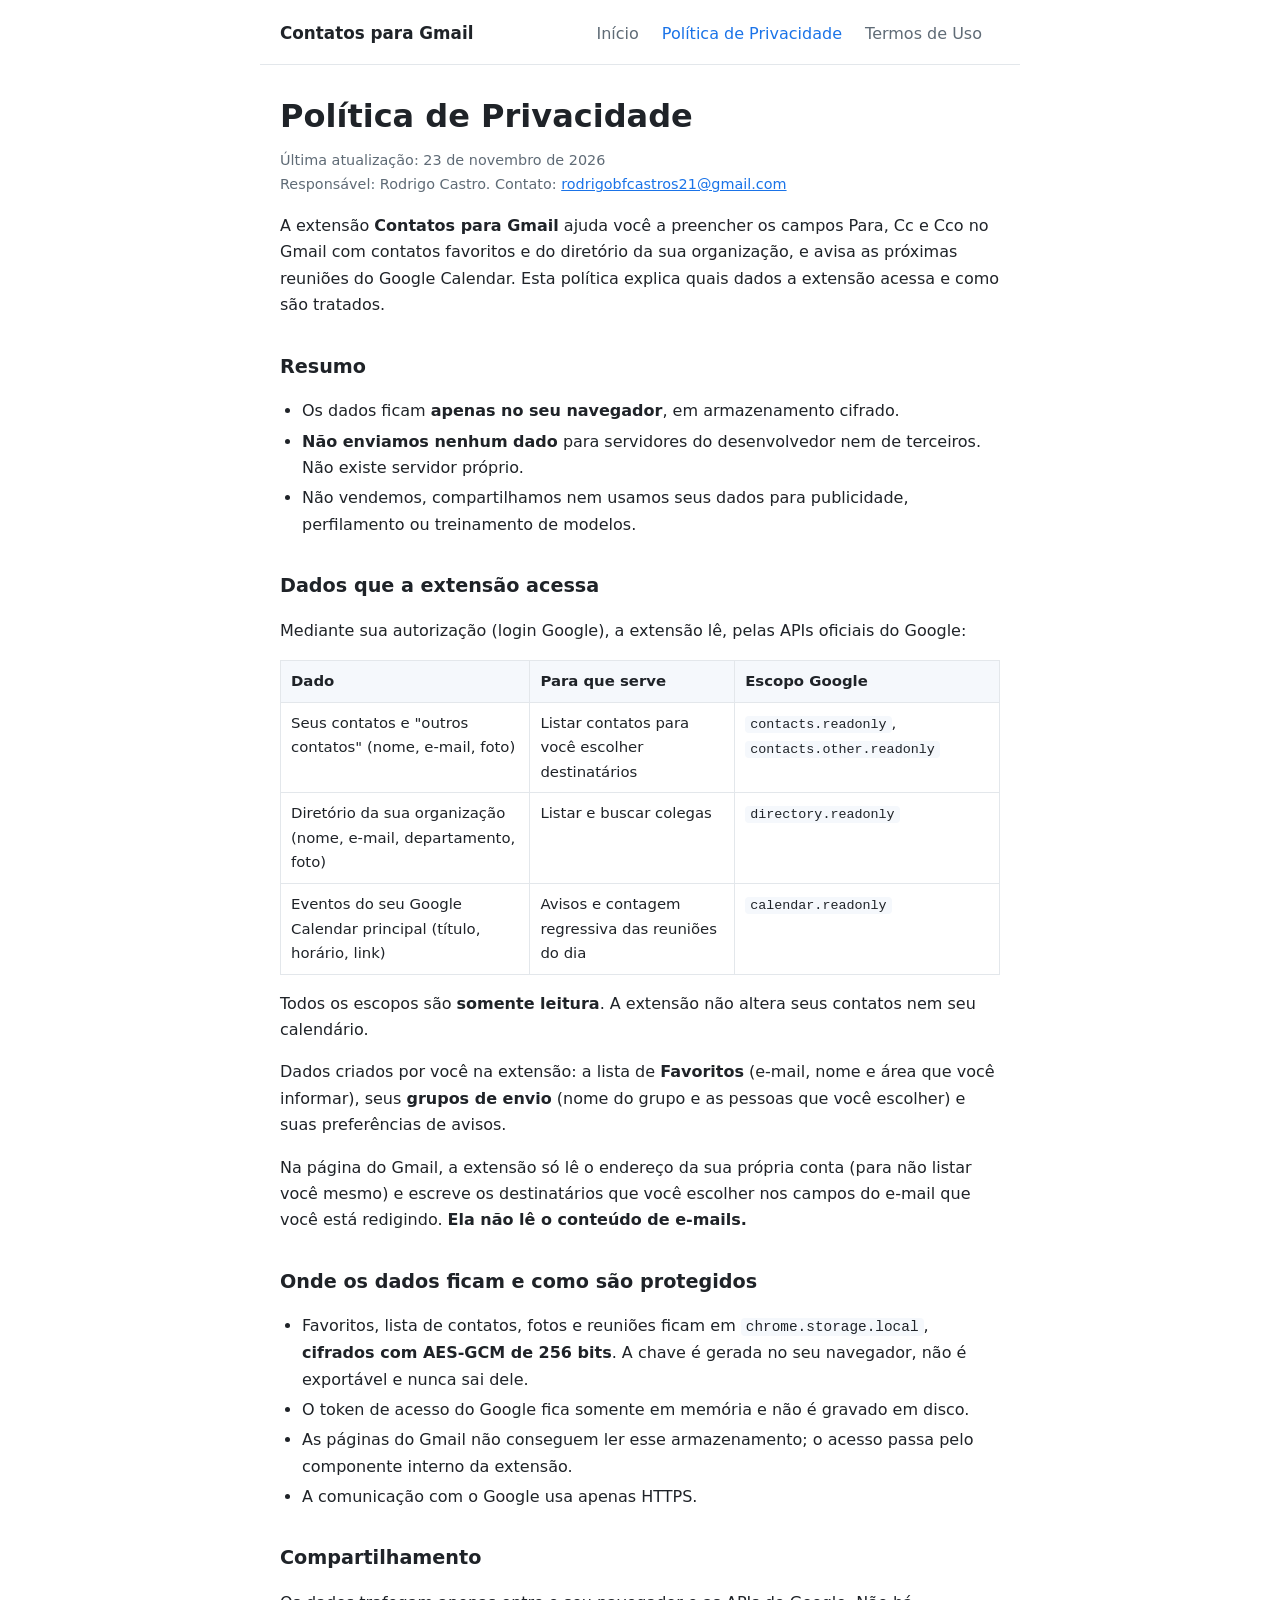
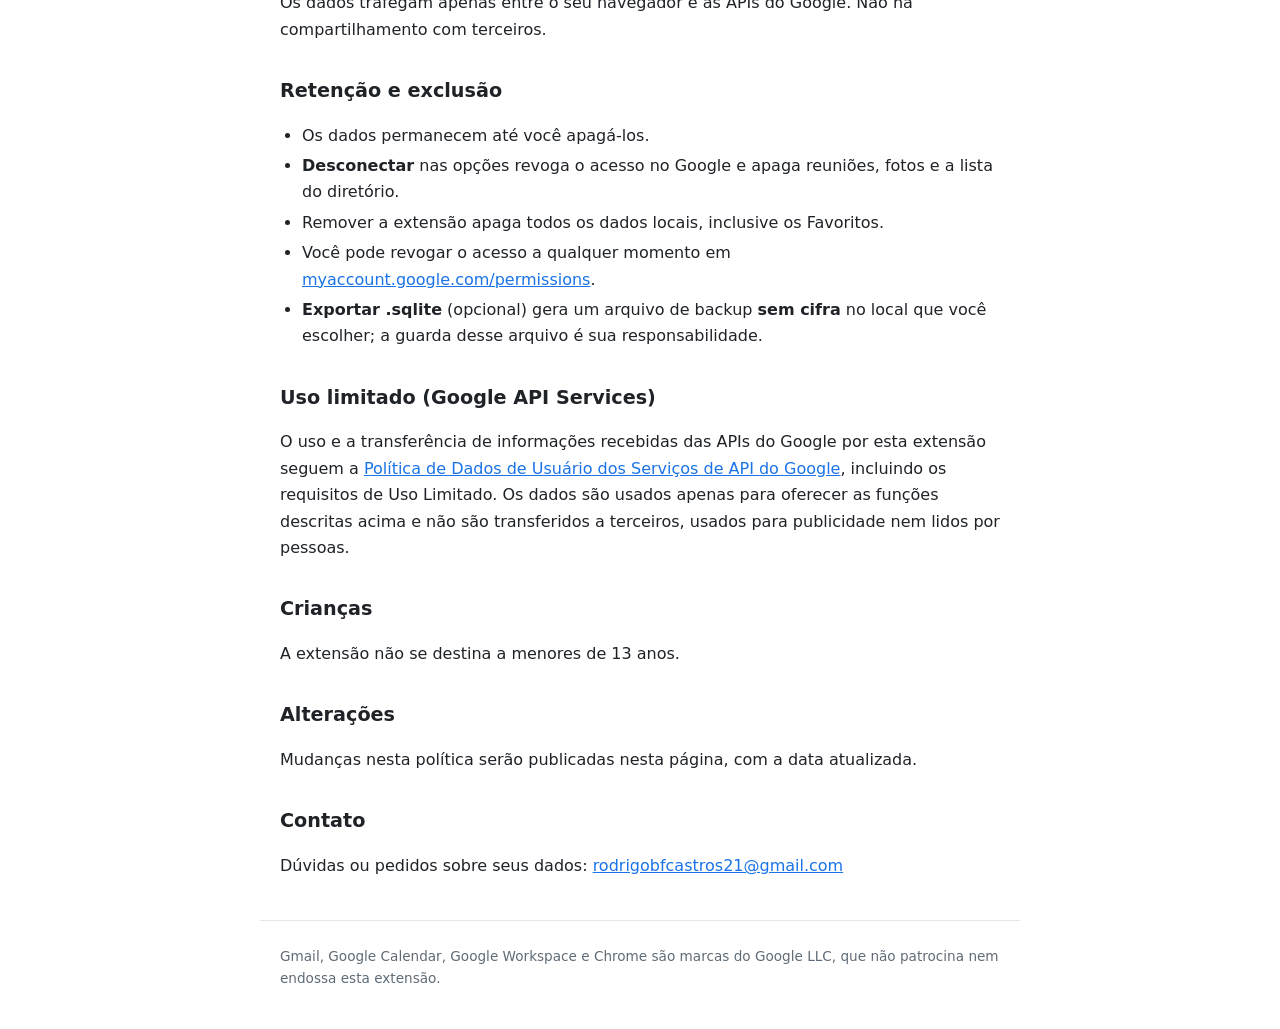
==== privacidade.html @ 97606bad "Add files via upload" ====
<!doctype html>
<html lang="pt-BR">
<head>
<meta charset="utf-8">
<meta name="viewport" content="width=device-width,initial-scale=1">
<title>Política de Privacidade - Contatos para Gmail</title>
<link rel="icon" href="icon128.png">
<link rel="stylesheet" href="style.css">
</head>
<body>
<header>
  <strong>Contatos para Gmail</strong>
  <nav>
    <a href="index.html">Início</a>
    <a href="privacidade.html" aria-current="page">Política de Privacidade</a>
    <a href="termos.html">Termos de Uso</a>
  </nav>
</header>
<main>
  <h1>Política de Privacidade</h1>
  <p class="meta">Última atualização: 23 de novembro de 2026<br>
  Responsável: Rodrigo Castro. Contato: <a href="mailto:rodrigobfcastros21@gmail.com">rodrigobfcastros21@gmail.com</a></p>

  <p>A extensão <strong>Contatos para Gmail</strong> ajuda você a preencher os campos Para, Cc e Cco no Gmail com contatos favoritos e do diretório da sua organização, e avisa as próximas reuniões do Google Calendar. Esta política explica quais dados a extensão acessa e como são tratados.</p>

  <h2>Resumo</h2>
  <ul>
    <li>Os dados ficam <strong>apenas no seu navegador</strong>, em armazenamento cifrado.</li>
    <li><strong>Não enviamos nenhum dado</strong> para servidores do desenvolvedor nem de terceiros. Não existe servidor próprio.</li>
    <li>Não vendemos, compartilhamos nem usamos seus dados para publicidade, perfilamento ou treinamento de modelos.</li>
  </ul>

  <h2>Dados que a extensão acessa</h2>
  <p>Mediante sua autorização (login Google), a extensão lê, pelas APIs oficiais do Google:</p>
  <table>
    <thead><tr><th>Dado</th><th>Para que serve</th><th>Escopo Google</th></tr></thead>
    <tbody>
      <tr><td>Seus contatos e "outros contatos" (nome, e-mail, foto)</td><td>Listar contatos para você escolher destinatários</td><td><code>contacts.readonly</code>, <code>contacts.other.readonly</code></td></tr>
      <tr><td>Diretório da sua organização (nome, e-mail, departamento, foto)</td><td>Listar e buscar colegas</td><td><code>directory.readonly</code></td></tr>
      <tr><td>Eventos do seu Google Calendar principal (título, horário, link)</td><td>Avisos e contagem regressiva das reuniões do dia</td><td><code>calendar.readonly</code></td></tr>
    </tbody>
  </table>
  <p>Todos os escopos são <strong>somente leitura</strong>. A extensão não altera seus contatos nem seu calendário.</p>
  <p>Dados criados por você na extensão: a lista de <strong>Favoritos</strong> (e-mail, nome e área que você informar), seus <strong>grupos de envio</strong> (nome do grupo e as pessoas que você escolher) e suas preferências de avisos.</p>
  <p>Na página do Gmail, a extensão só lê o endereço da sua própria conta (para não listar você mesmo) e escreve os destinatários que você escolher nos campos do e-mail que você está redigindo. <strong>Ela não lê o conteúdo de e-mails.</strong></p>

  <h2>Onde os dados ficam e como são protegidos</h2>
  <ul>
    <li>Favoritos, lista de contatos, fotos e reuniões ficam em <code>chrome.storage.local</code>, <strong>cifrados com AES-GCM de 256 bits</strong>. A chave é gerada no seu navegador, não é exportável e nunca sai dele.</li>
    <li>O token de acesso do Google fica somente em memória e não é gravado em disco.</li>
    <li>As páginas do Gmail não conseguem ler esse armazenamento; o acesso passa pelo componente interno da extensão.</li>
    <li>A comunicação com o Google usa apenas HTTPS.</li>
  </ul>

  <h2>Compartilhamento</h2>
  <p>Os dados trafegam apenas entre o seu navegador e as APIs do Google. Não há compartilhamento com terceiros.</p>

  <h2>Retenção e exclusão</h2>
  <ul>
    <li>Os dados permanecem até você apagá-los.</li>
    <li><strong>Desconectar</strong> nas opções revoga o acesso no Google e apaga reuniões, fotos e a lista do diretório.</li>
    <li>Remover a extensão apaga todos os dados locais, inclusive os Favoritos.</li>
    <li>Você pode revogar o acesso a qualquer momento em <a href="https://myaccount.google.com/permissions">myaccount.google.com/permissions</a>.</li>
    <li><strong>Exportar .sqlite</strong> (opcional) gera um arquivo de backup <strong>sem cifra</strong> no local que você escolher; a guarda desse arquivo é sua responsabilidade.</li>
  </ul>

  <h2>Uso limitado (Google API Services)</h2>
  <p>O uso e a transferência de informações recebidas das APIs do Google por esta extensão seguem a <a href="https://developers.google.com/terms/api-services-user-data-policy">Política de Dados de Usuário dos Serviços de API do Google</a>, incluindo os requisitos de Uso Limitado. Os dados são usados apenas para oferecer as funções descritas acima e não são transferidos a terceiros, usados para publicidade nem lidos por pessoas.</p>

  <h2>Crianças</h2>
  <p>A extensão não se destina a menores de 13 anos.</p>

  <h2>Alterações</h2>
  <p>Mudanças nesta política serão publicadas nesta página, com a data atualizada.</p>

  <h2>Contato</h2>
  <p>Dúvidas ou pedidos sobre seus dados: <a href="mailto:rodrigobfcastros21@gmail.com">rodrigobfcastros21@gmail.com</a></p>
</main>
<footer>
  Gmail, Google Calendar, Google Workspace e Chrome são marcas do Google LLC, que não patrocina nem endossa esta extensão.
</footer>
</body>
</html>
---- style.css ----
:root{--bg:#fff;--fg:#1f2328;--muted:#5f6b76;--line:#e3e7eb;--brand:#1a73e8;--soft:#f5f8fc}
@media (prefers-color-scheme:dark){:root{--bg:#111418;--fg:#e8eaed;--muted:#9aa4af;--line:#2a2f36;--brand:#8ab4f8;--soft:#181c22}}
*{box-sizing:border-box}
body{margin:0;background:var(--bg);color:var(--fg);font:16px/1.65 system-ui,-apple-system,"Segoe UI",Roboto,sans-serif}
a{color:var(--brand)}
header,main,footer{max-width:760px;margin:0 auto;padding:0 20px}
header{display:flex;flex-wrap:wrap;gap:12px 24px;align-items:center;justify-content:space-between;padding-top:20px;padding-bottom:16px;border-bottom:1px solid var(--line)}
header strong{font-size:1.05rem}
nav a{margin-right:18px;text-decoration:none;color:var(--muted)}
nav a:hover,nav a[aria-current]{color:var(--brand)}
h1{font-size:2rem;line-height:1.2;margin:32px 0 8px}
h2{font-size:1.2rem;margin:32px 0 8px}
.lead{font-size:1.15rem;color:var(--muted);margin-top:0}
.meta{color:var(--muted);font-size:.9rem}
ul{padding-left:22px}
li{margin:4px 0}
table{border-collapse:collapse;width:100%;font-size:.93rem;margin:12px 0}
th,td{border:1px solid var(--line);padding:8px 10px;text-align:left;vertical-align:top}
th{background:var(--soft)}
code{background:var(--soft);padding:1px 5px;border-radius:4px;font-size:.9em}
.box{background:var(--soft);border:1px solid var(--line);border-radius:10px;padding:4px 18px;margin:20px 0}
footer{color:var(--muted);font-size:.85rem;padding-top:24px;padding-bottom:40px;margin-top:40px;border-top:1px solid var(--line)}
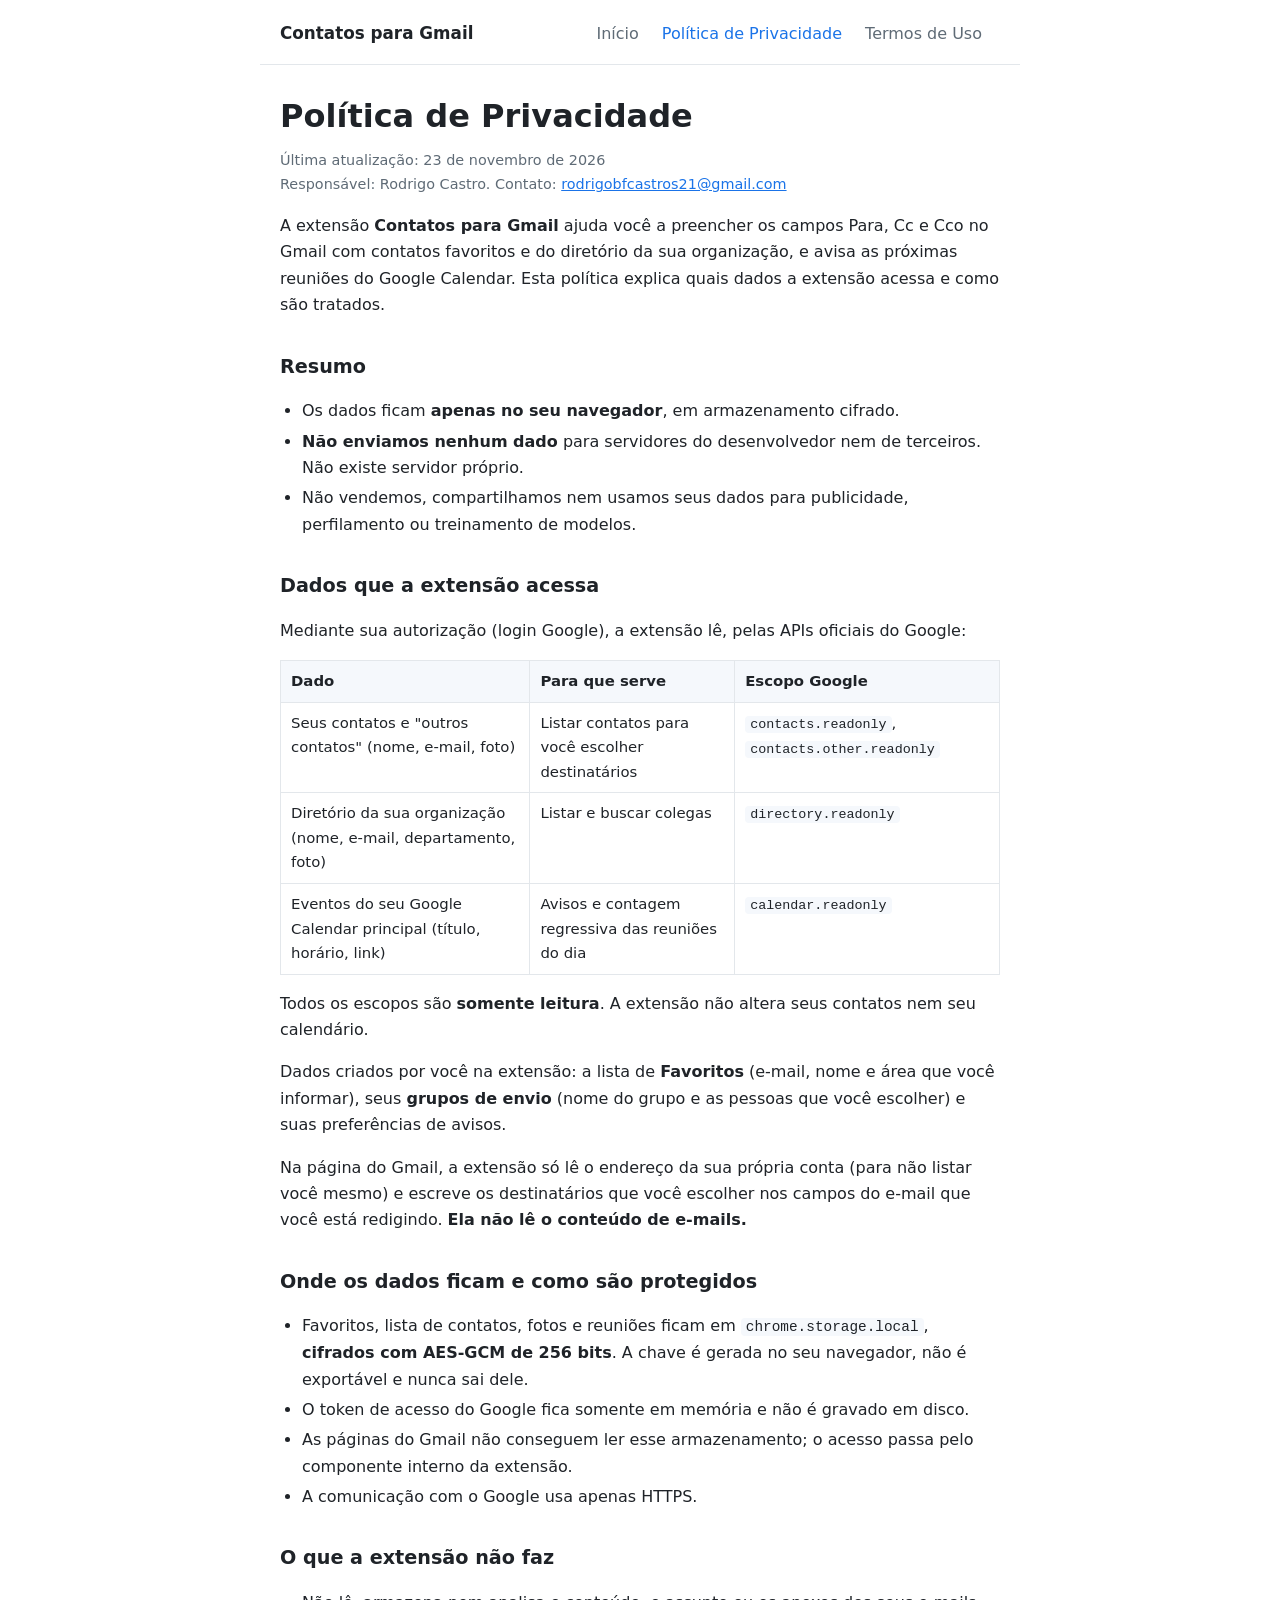
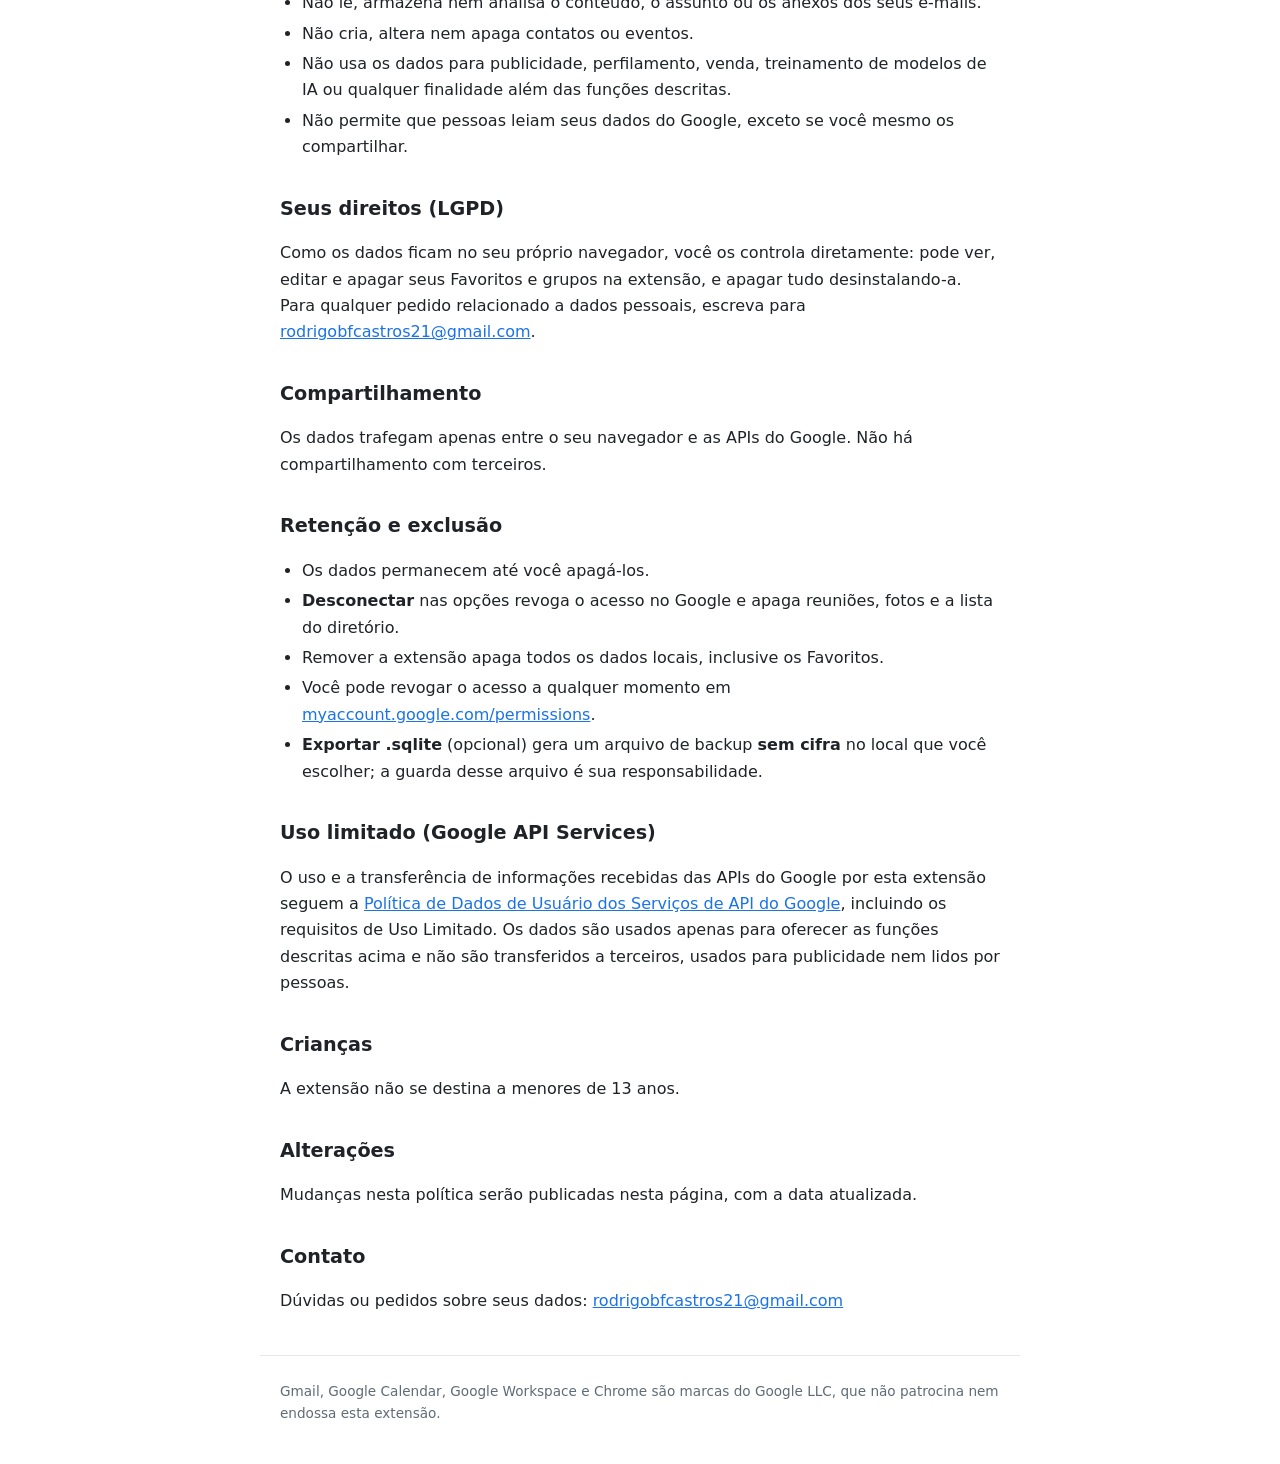
==== commit 9ceff7b1: "Add files via upload" ====
--- a/privacidade.html
+++ b/privacidade.html
@@ -52,6 +52,17 @@
     <li>A comunicação com o Google usa apenas HTTPS.</li>
   </ul>
 
+  <h2>O que a extensão não faz</h2>
+  <ul>
+    <li>Não lê, armazena nem analisa o conteúdo, o assunto ou os anexos dos seus e-mails.</li>
+    <li>Não cria, altera nem apaga contatos ou eventos.</li>
+    <li>Não usa os dados para publicidade, perfilamento, venda, treinamento de modelos de IA ou qualquer finalidade além das funções descritas.</li>
+    <li>Não permite que pessoas leiam seus dados do Google, exceto se você mesmo os compartilhar.</li>
+  </ul>
+
+  <h2>Seus direitos (LGPD)</h2>
+  <p>Como os dados ficam no seu próprio navegador, você os controla diretamente: pode ver, editar e apagar seus Favoritos e grupos na extensão, e apagar tudo desinstalando-a. Para qualquer pedido relacionado a dados pessoais, escreva para <a href="mailto:rodrigobfcastros21@gmail.com">rodrigobfcastros21@gmail.com</a>.</p>
+
   <h2>Compartilhamento</h2>
   <p>Os dados trafegam apenas entre o seu navegador e as APIs do Google. Não há compartilhamento com terceiros.</p>
 
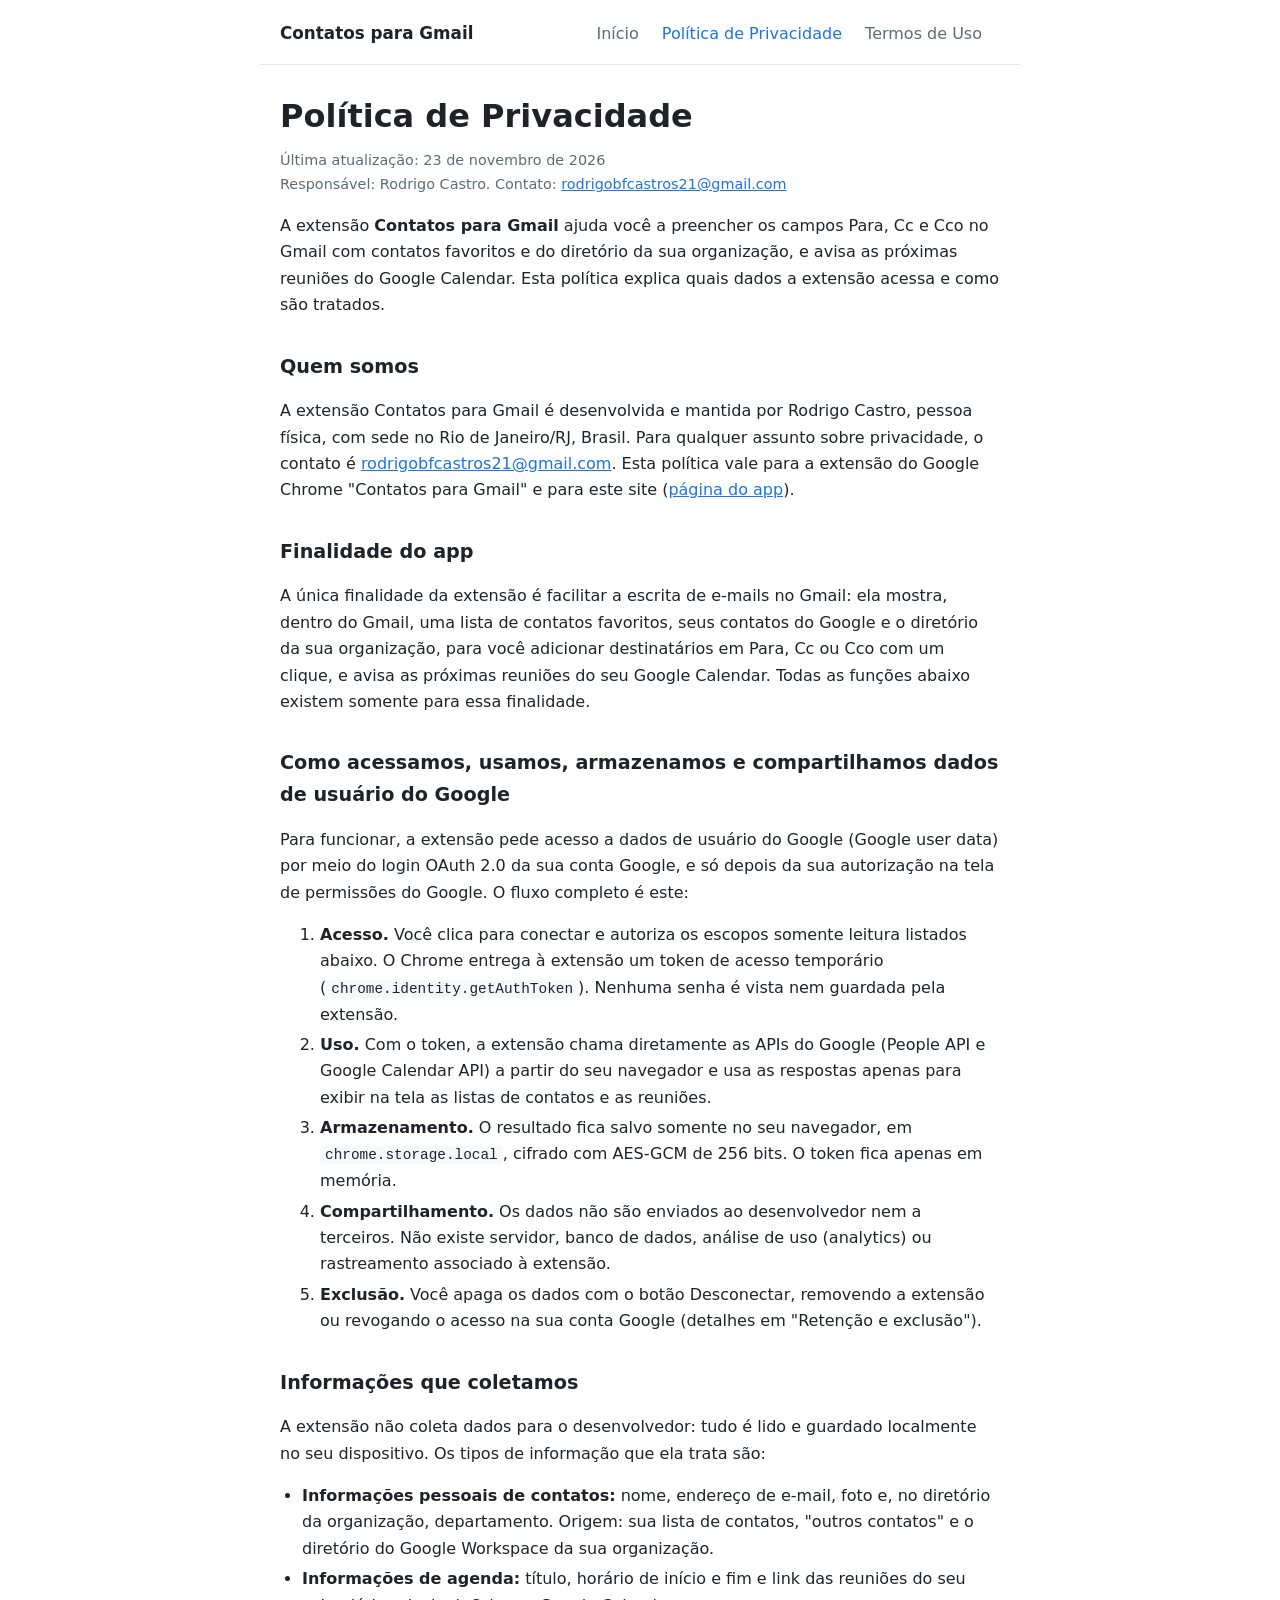
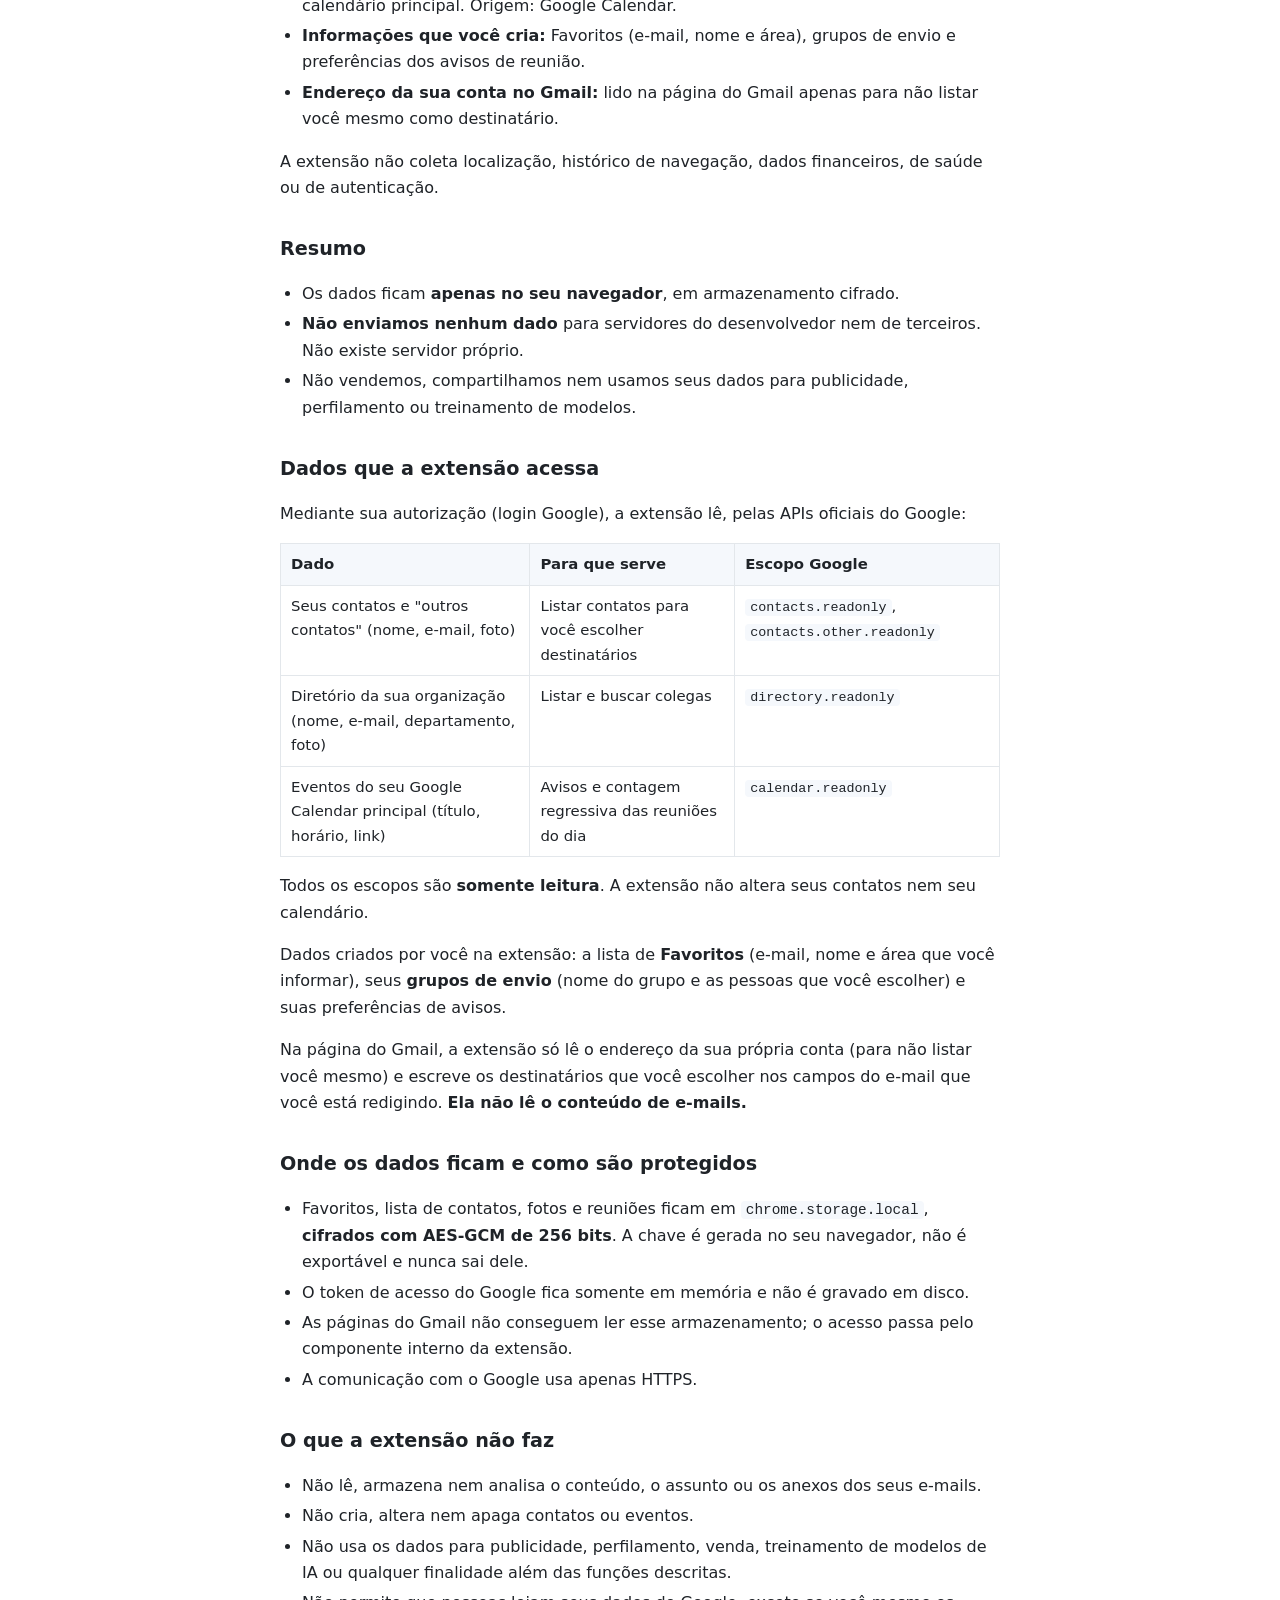
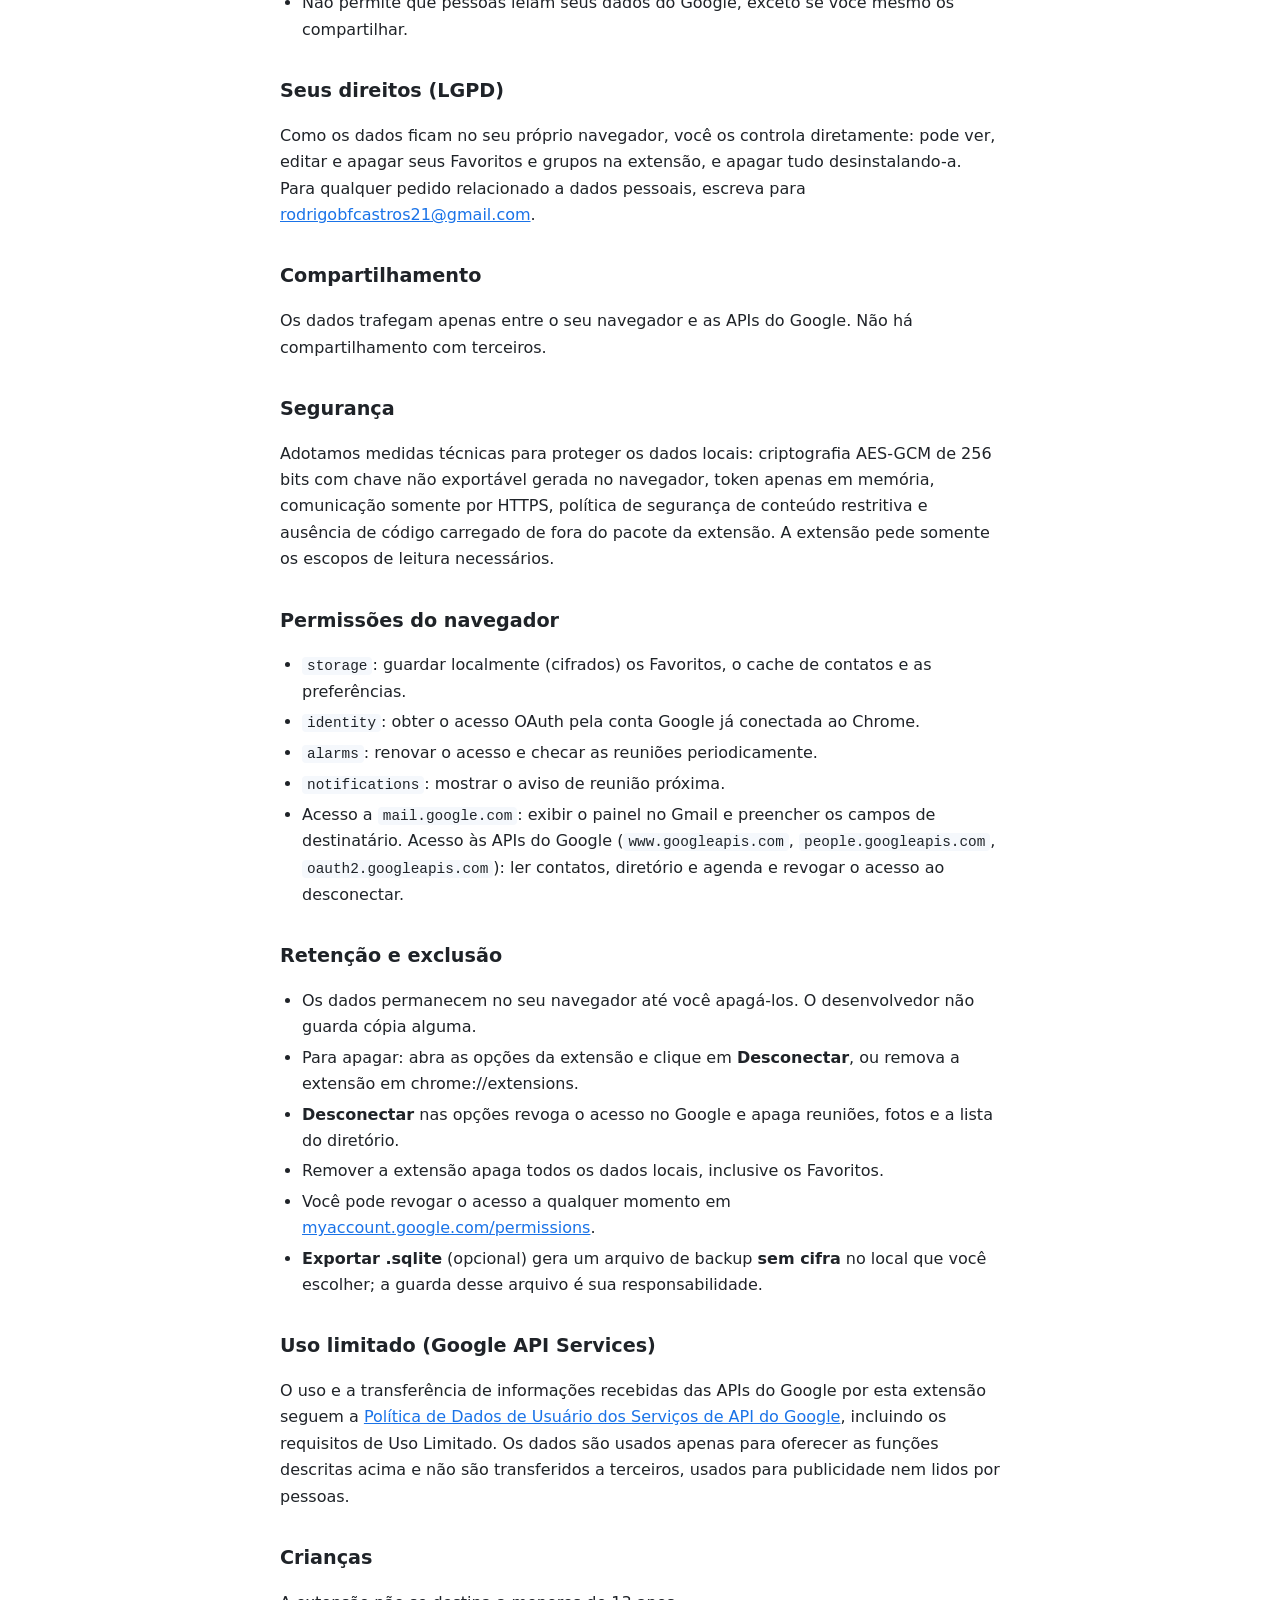
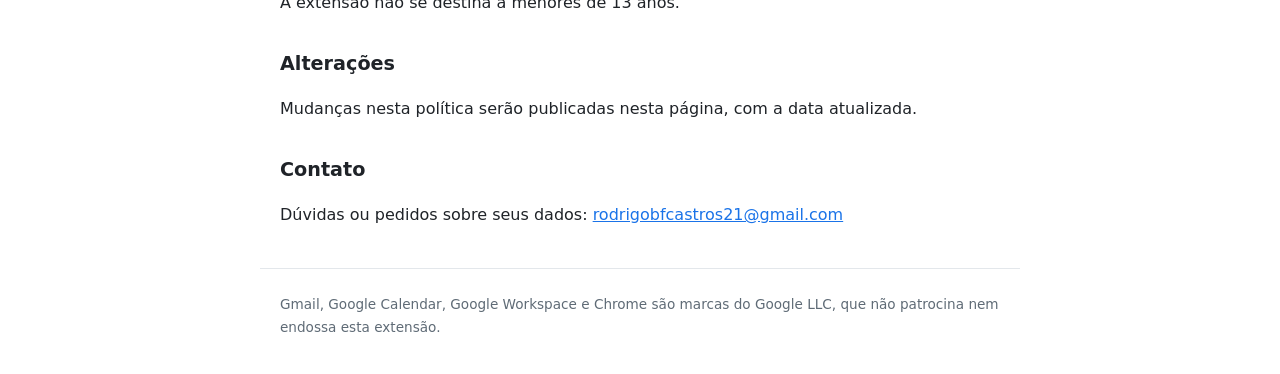
==== commit 1c257f6d: "Add files via upload" ====
--- a/privacidade.html
+++ b/privacidade.html
@@ -22,6 +22,32 @@
   Responsável: Rodrigo Castro. Contato: <a href="mailto:rodrigobfcastros21@gmail.com">rodrigobfcastros21@gmail.com</a></p>
 
   <p>A extensão <strong>Contatos para Gmail</strong> ajuda você a preencher os campos Para, Cc e Cco no Gmail com contatos favoritos e do diretório da sua organização, e avisa as próximas reuniões do Google Calendar. Esta política explica quais dados a extensão acessa e como são tratados.</p>
+
+  <h2>Quem somos</h2>
+  <p>A extensão Contatos para Gmail é desenvolvida e mantida por Rodrigo Castro, pessoa física, com sede no Rio de Janeiro/RJ, Brasil. Para qualquer assunto sobre privacidade, o contato é <a href="mailto:rodrigobfcastros21@gmail.com">rodrigobfcastros21@gmail.com</a>. Esta política vale para a extensão do Google Chrome "Contatos para Gmail" e para este site (<a href="index.html">página do app</a>).</p>
+
+  <h2>Finalidade do app</h2>
+  <p>A única finalidade da extensão é facilitar a escrita de e-mails no Gmail: ela mostra, dentro do Gmail, uma lista de contatos favoritos, seus contatos do Google e o diretório da sua organização, para você adicionar destinatários em Para, Cc ou Cco com um clique, e avisa as próximas reuniões do seu Google Calendar. Todas as funções abaixo existem somente para essa finalidade.</p>
+
+  <h2>Como acessamos, usamos, armazenamos e compartilhamos dados de usuário do Google</h2>
+  <p>Para funcionar, a extensão pede acesso a dados de usuário do Google (Google user data) por meio do login OAuth 2.0 da sua conta Google, e só depois da sua autorização na tela de permissões do Google. O fluxo completo é este:</p>
+  <ol>
+    <li><strong>Acesso.</strong> Você clica para conectar e autoriza os escopos somente leitura listados abaixo. O Chrome entrega à extensão um token de acesso temporário (<code>chrome.identity.getAuthToken</code>). Nenhuma senha é vista nem guardada pela extensão.</li>
+    <li><strong>Uso.</strong> Com o token, a extensão chama diretamente as APIs do Google (People API e Google Calendar API) a partir do seu navegador e usa as respostas apenas para exibir na tela as listas de contatos e as reuniões.</li>
+    <li><strong>Armazenamento.</strong> O resultado fica salvo somente no seu navegador, em <code>chrome.storage.local</code>, cifrado com AES-GCM de 256 bits. O token fica apenas em memória.</li>
+    <li><strong>Compartilhamento.</strong> Os dados não são enviados ao desenvolvedor nem a terceiros. Não existe servidor, banco de dados, análise de uso (analytics) ou rastreamento associado à extensão.</li>
+    <li><strong>Exclusão.</strong> Você apaga os dados com o botão Desconectar, removendo a extensão ou revogando o acesso na sua conta Google (detalhes em "Retenção e exclusão").</li>
+  </ol>
+
+  <h2>Informações que coletamos</h2>
+  <p>A extensão não coleta dados para o desenvolvedor: tudo é lido e guardado localmente no seu dispositivo. Os tipos de informação que ela trata são:</p>
+  <ul>
+    <li><strong>Informações pessoais de contatos:</strong> nome, endereço de e-mail, foto e, no diretório da organização, departamento. Origem: sua lista de contatos, "outros contatos" e o diretório do Google Workspace da sua organização.</li>
+    <li><strong>Informações de agenda:</strong> título, horário de início e fim e link das reuniões do seu calendário principal. Origem: Google Calendar.</li>
+    <li><strong>Informações que você cria:</strong> Favoritos (e-mail, nome e área), grupos de envio e preferências dos avisos de reunião.</li>
+    <li><strong>Endereço da sua conta no Gmail:</strong> lido na página do Gmail apenas para não listar você mesmo como destinatário.</li>
+  </ul>
+  <p>A extensão não coleta localização, histórico de navegação, dados financeiros, de saúde ou de autenticação.</p>
 
   <h2>Resumo</h2>
   <ul>
@@ -66,9 +92,22 @@
   <h2>Compartilhamento</h2>
   <p>Os dados trafegam apenas entre o seu navegador e as APIs do Google. Não há compartilhamento com terceiros.</p>
 
+  <h2>Segurança</h2>
+  <p>Adotamos medidas técnicas para proteger os dados locais: criptografia AES-GCM de 256 bits com chave não exportável gerada no navegador, token apenas em memória, comunicação somente por HTTPS, política de segurança de conteúdo restritiva e ausência de código carregado de fora do pacote da extensão. A extensão pede somente os escopos de leitura necessários.</p>
+
+  <h2>Permissões do navegador</h2>
+  <ul>
+    <li><code>storage</code>: guardar localmente (cifrados) os Favoritos, o cache de contatos e as preferências.</li>
+    <li><code>identity</code>: obter o acesso OAuth pela conta Google já conectada ao Chrome.</li>
+    <li><code>alarms</code>: renovar o acesso e checar as reuniões periodicamente.</li>
+    <li><code>notifications</code>: mostrar o aviso de reunião próxima.</li>
+    <li>Acesso a <code>mail.google.com</code>: exibir o painel no Gmail e preencher os campos de destinatário. Acesso às APIs do Google (<code>www.googleapis.com</code>, <code>people.googleapis.com</code>, <code>oauth2.googleapis.com</code>): ler contatos, diretório e agenda e revogar o acesso ao desconectar.</li>
+  </ul>
+
   <h2>Retenção e exclusão</h2>
   <ul>
-    <li>Os dados permanecem até você apagá-los.</li>
+    <li>Os dados permanecem no seu navegador até você apagá-los. O desenvolvedor não guarda cópia alguma.</li>
+    <li>Para apagar: abra as opções da extensão e clique em <strong>Desconectar</strong>, ou remova a extensão em chrome://extensions.</li>
     <li><strong>Desconectar</strong> nas opções revoga o acesso no Google e apaga reuniões, fotos e a lista do diretório.</li>
     <li>Remover a extensão apaga todos os dados locais, inclusive os Favoritos.</li>
     <li>Você pode revogar o acesso a qualquer momento em <a href="https://myaccount.google.com/permissions">myaccount.google.com/permissions</a>.</li>
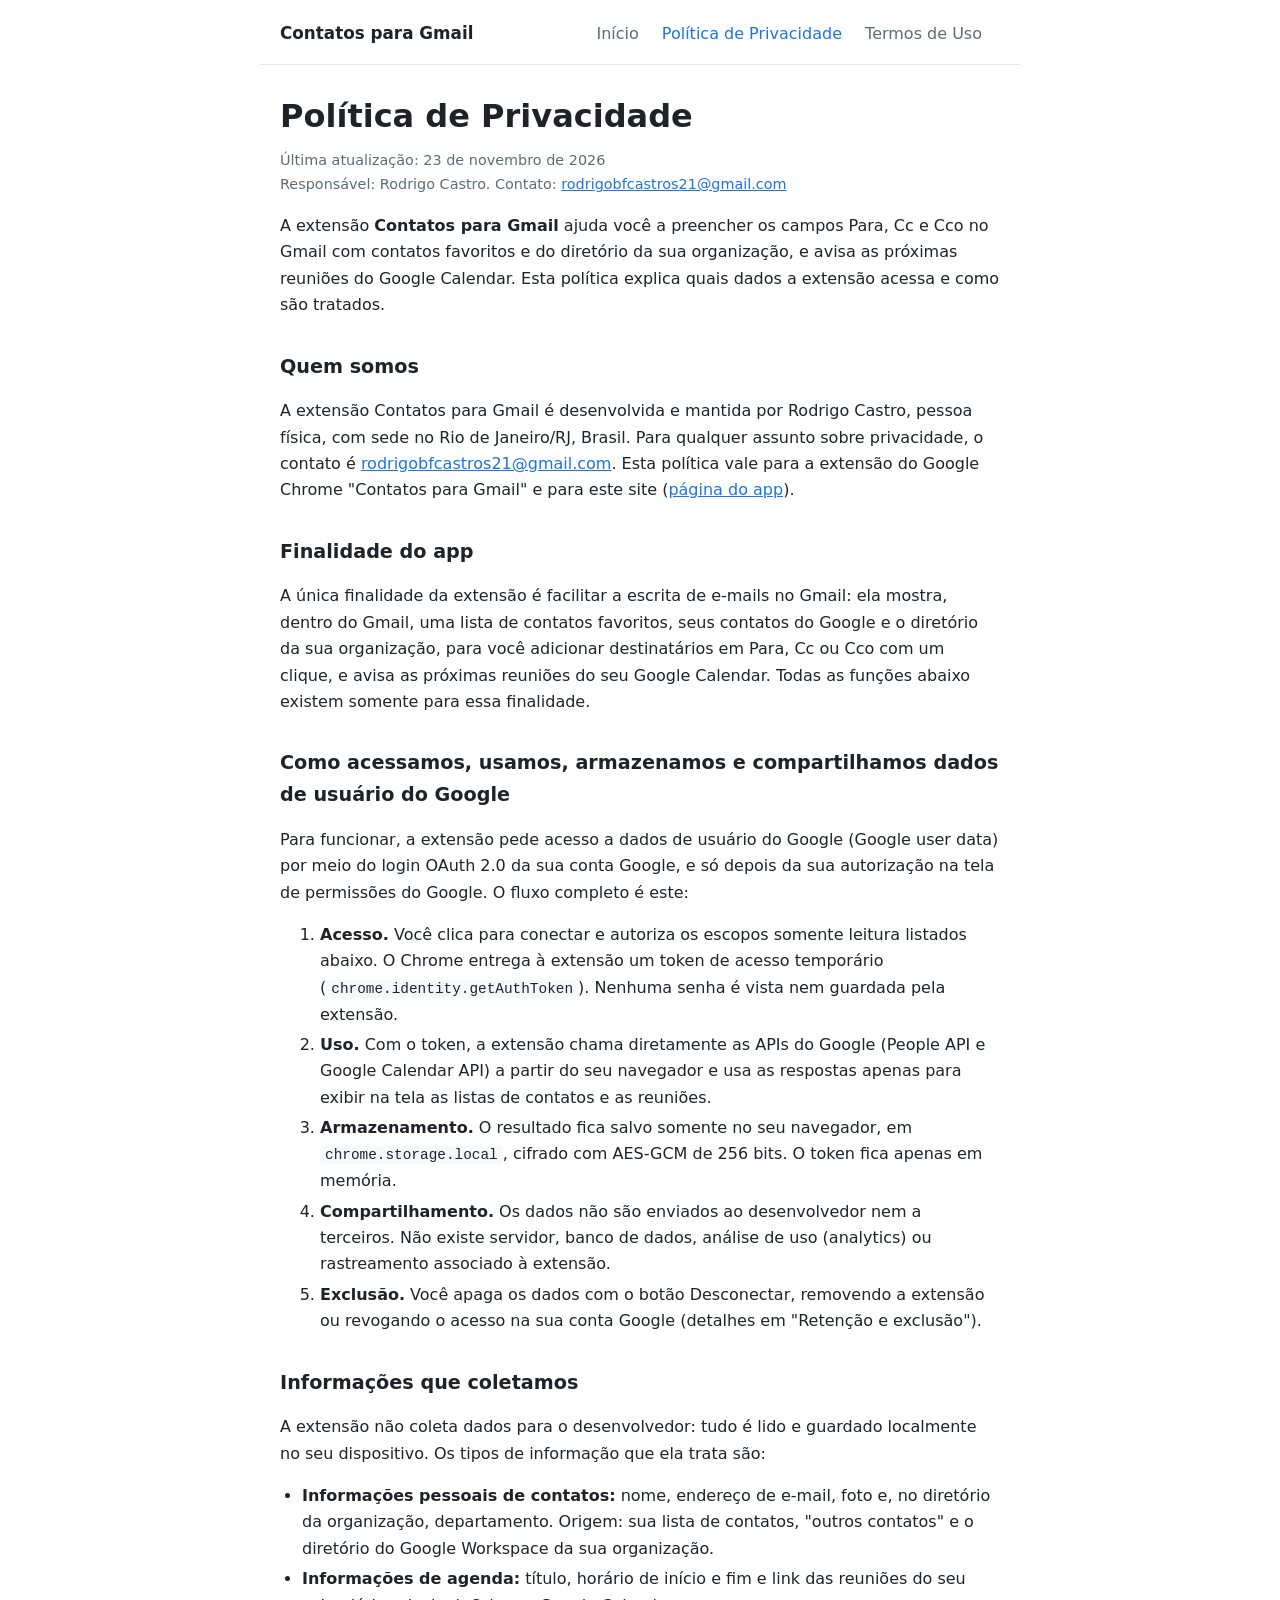
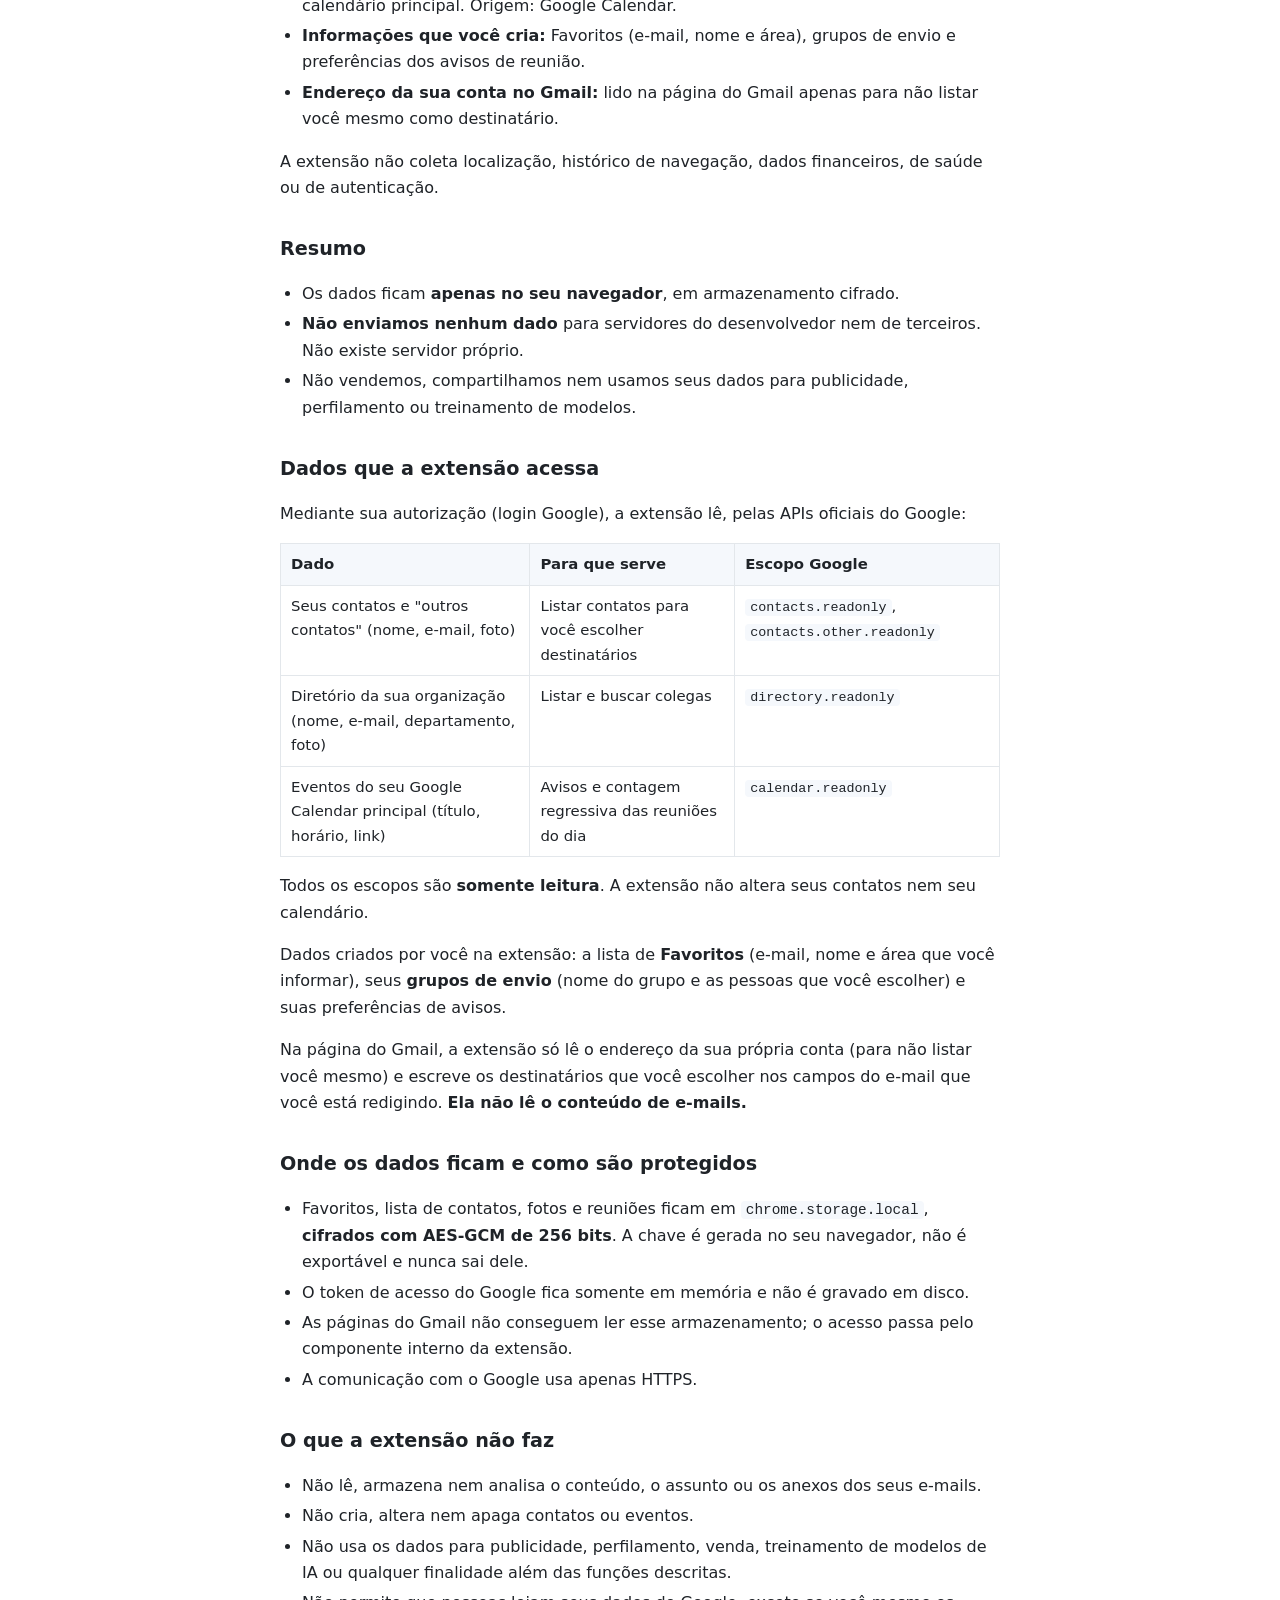
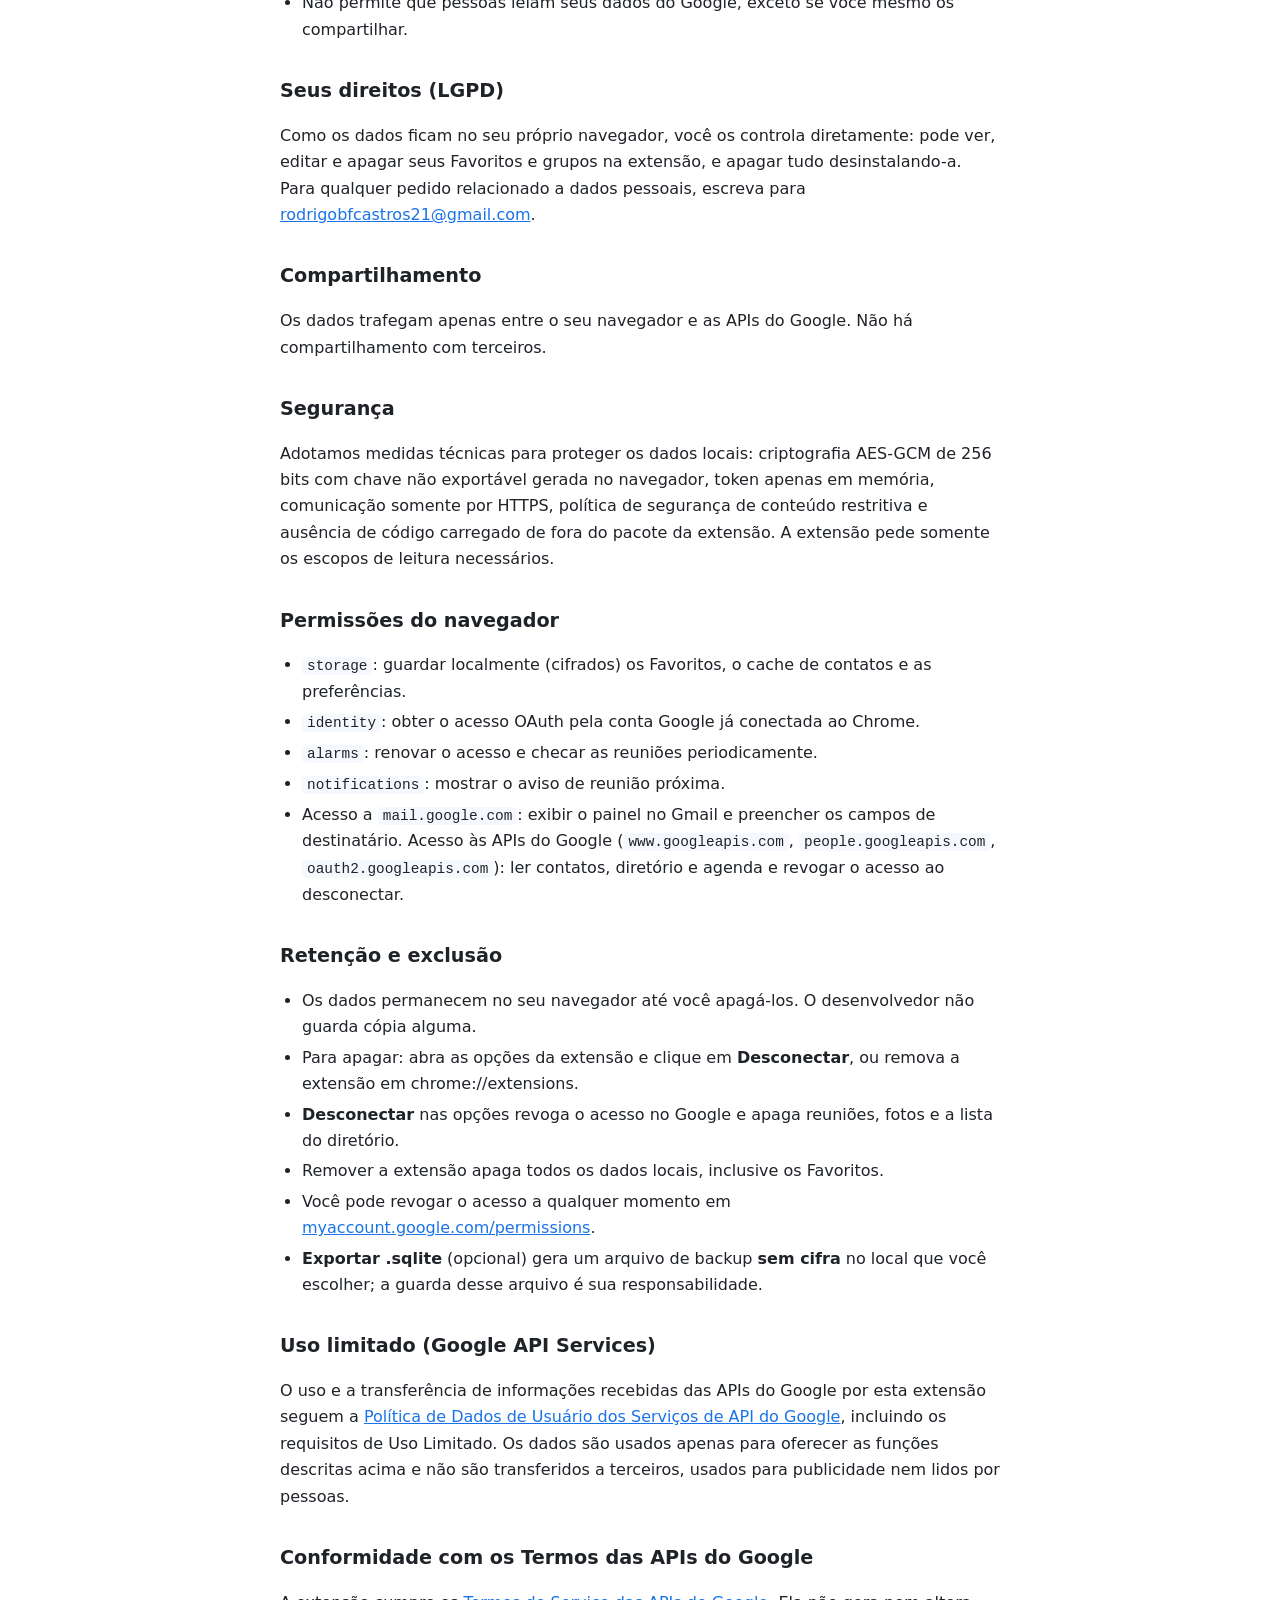
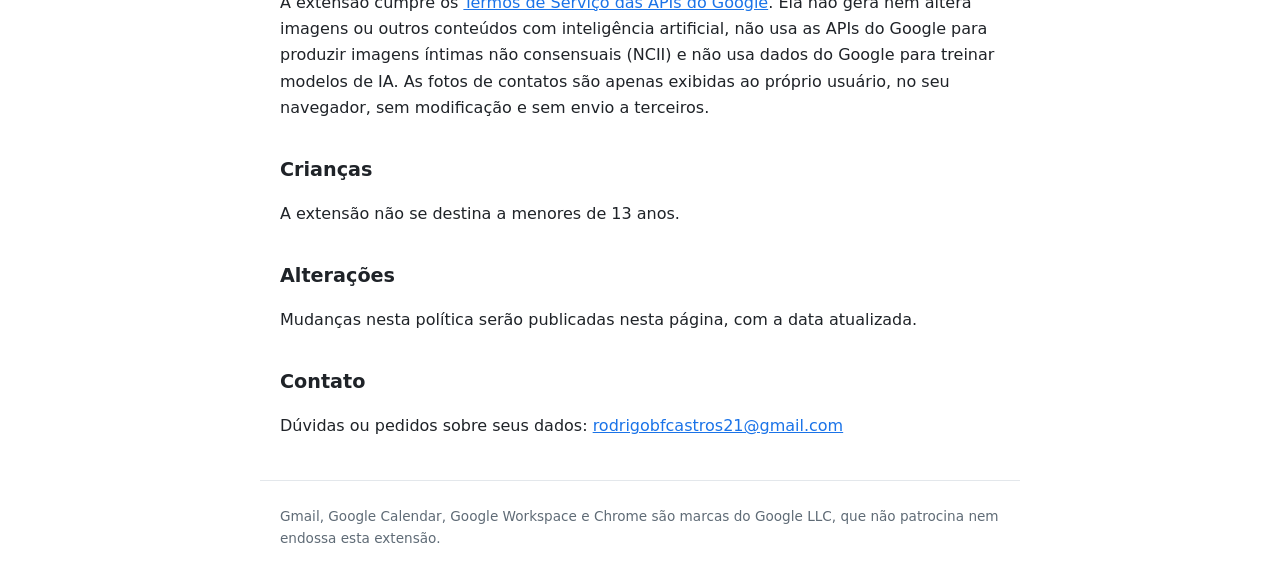
==== commit 9b8714a3: "Add files via upload" ====
--- a/privacidade.html
+++ b/privacidade.html
@@ -117,6 +117,9 @@
   <h2>Uso limitado (Google API Services)</h2>
   <p>O uso e a transferência de informações recebidas das APIs do Google por esta extensão seguem a <a href="https://developers.google.com/terms/api-services-user-data-policy">Política de Dados de Usuário dos Serviços de API do Google</a>, incluindo os requisitos de Uso Limitado. Os dados são usados apenas para oferecer as funções descritas acima e não são transferidos a terceiros, usados para publicidade nem lidos por pessoas.</p>
 
+  <h2>Conformidade com os Termos das APIs do Google</h2>
+  <p>A extensão cumpre os <a href="https://developers.google.com/terms">Termos de Serviço das APIs do Google</a>. Ela não gera nem altera imagens ou outros conteúdos com inteligência artificial, não usa as APIs do Google para produzir imagens íntimas não consensuais (NCII) e não usa dados do Google para treinar modelos de IA. As fotos de contatos são apenas exibidas ao próprio usuário, no seu navegador, sem modificação e sem envio a terceiros.</p>
+
   <h2>Crianças</h2>
   <p>A extensão não se destina a menores de 13 anos.</p>
 
